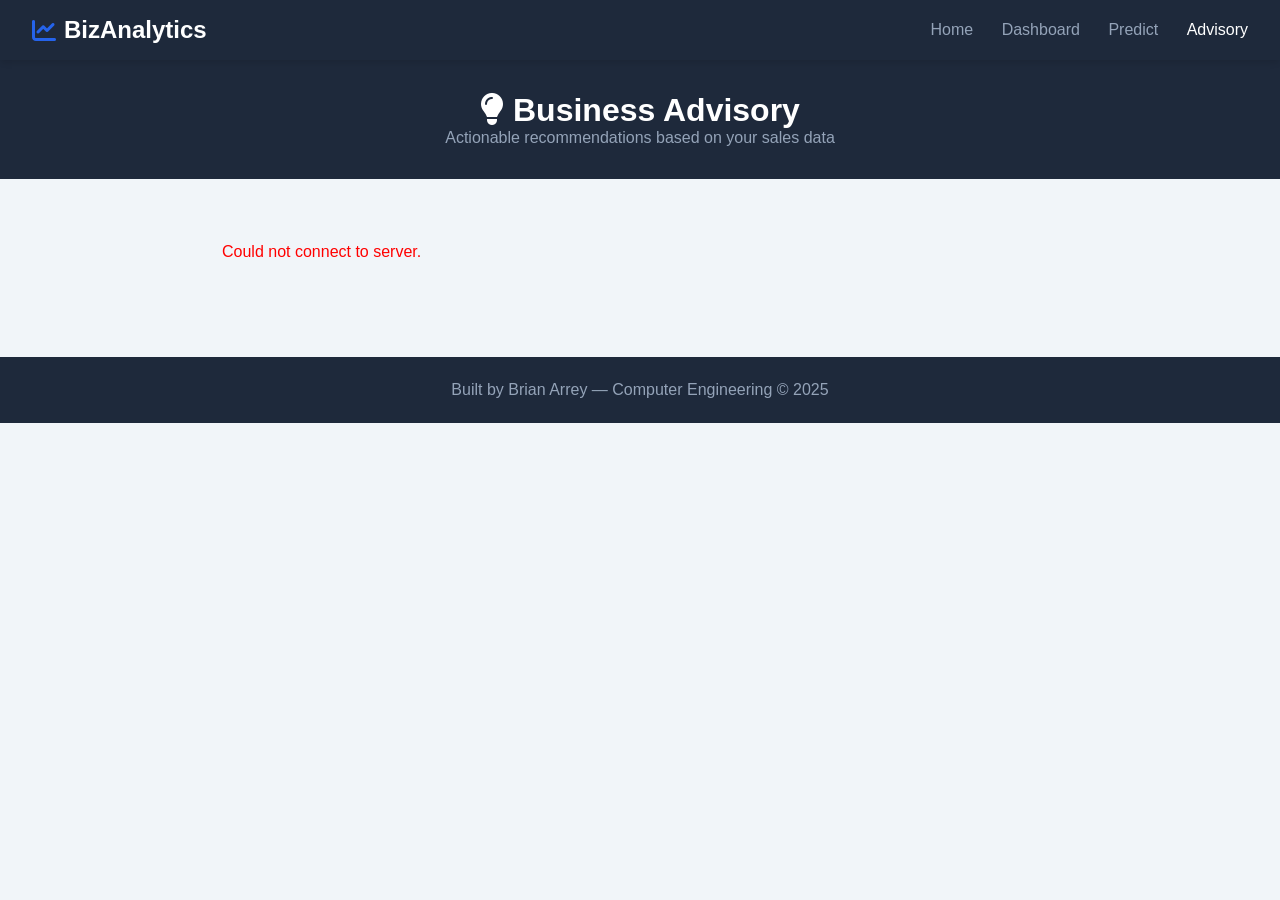
==== frontend/advisory.html @ a0063d16 "Phase 4 complete - full frontend built and connected to backend" ====
<!DOCTYPE html>
<html lang="en">
<head>
    <meta charset="UTF-8">
    <meta name="viewport" content="width=device-width, initial-scale=1.0">
    <title>Advisory — BizAnalytics</title>
    <link rel="stylesheet" href="css/style.css">
    <link rel="stylesheet" href="https://cdnjs.cloudflare.com/ajax/libs/font-awesome/6.4.0/css/all.min.css">
</head>
<body>
    <nav class="navbar">
        <div class="nav-brand">
            <i class="fas fa-chart-line"></i>
            <span>BizAnalytics</span>
        </div>
        <div class="nav-links">
            <a href="index.html">Home</a>
            <a href="dashboard.html">Dashboard</a>
            <a href="predict.html">Predict</a>
            <a href="advisory.html" class="active">Advisory</a>
        </div>
    </nav>

    <div class="page-header">
        <h1><i class="fas fa-lightbulb"></i> Business Advisory</h1>
        <p>Actionable recommendations based on your sales data</p>
    </div>

    <div class="advisory-container">
        <div id="advisory-content">
            <div class="spinner"></div>
        </div>
    </div>

    <footer class="footer">
        <p>Built by Brian Arrey — Computer Engineering &copy; 2025</p>
    </footer>

    <script src="js/advisory.js"></script>
</body>
</html>
---- frontend/css/style.css ----
/* ── Reset & Base ───────────────────────────────────── */
* { margin: 0; padding: 0; box-sizing: border-box; }

:root {
    --primary:   #2563eb;
    --primary-dark: #1d4ed8;
    --secondary: #10b981;
    --dark:      #1e293b;
    --light:     #f1f5f9;
    --white:     #ffffff;
    --gray:      #64748b;
    --danger:    #ef4444;
    --warning:   #f59e0b;
    --card-shadow: 0 4px 6px -1px rgba(0,0,0,0.1);
}

body {
    font-family: 'Segoe UI', sans-serif;
    background: var(--light);
    color: var(--dark);
}

/* ── Navbar ─────────────────────────────────────────── */
.navbar {
    background: var(--dark);
    padding: 1rem 2rem;
    display: flex;
    justify-content: space-between;
    align-items: center;
    position: sticky;
    top: 0;
    z-index: 100;
    box-shadow: var(--card-shadow);
}

.nav-brand {
    color: var(--white);
    font-size: 1.5rem;
    font-weight: 700;
    display: flex;
    align-items: center;
    gap: 0.5rem;
}

.nav-brand i { color: var(--primary); }

.nav-links a {
    color: #94a3b8;
    text-decoration: none;
    margin-left: 1.5rem;
    font-weight: 500;
    transition: color 0.2s;
}

.nav-links a:hover,
.nav-links a.active { color: var(--white); }

/* ── Hero ───────────────────────────────────────────── */
.hero {
    background: linear-gradient(135deg, var(--dark), var(--primary));
    color: var(--white);
    padding: 5rem 2rem;
    text-align: center;
}

.hero h1 { font-size: 2.8rem; margin-bottom: 1rem; }
.hero p  { font-size: 1.2rem; color: #cbd5e1; margin-bottom: 2rem; }

/* ── Buttons ────────────────────────────────────────── */
.btn-primary {
    background: var(--primary);
    color: var(--white);
    padding: 0.75rem 1.5rem;
    border: none;
    border-radius: 8px;
    cursor: pointer;
    font-size: 1rem;
    font-weight: 600;
    text-decoration: none;
    display: inline-block;
    transition: background 0.2s;
}

.btn-primary:hover { background: var(--primary-dark); }
.btn-primary:disabled {
    background: #94a3b8;
    cursor: not-allowed;
}

/* ── Features ───────────────────────────────────────── */
.features {
    display: flex;
    justify-content: center;
    gap: 2rem;
    padding: 4rem 2rem;
    flex-wrap: wrap;
}

.feature-card {
    background: var(--white);
    border-radius: 12px;
    padding: 2rem;
    text-align: center;
    width: 280px;
    box-shadow: var(--card-shadow);
    transition: transform 0.2s;
}

.feature-card:hover { transform: translateY(-4px); }
.feature-card i {
    font-size: 2.5rem;
    color: var(--primary);
    margin-bottom: 1rem;
}
.feature-card h3 { margin-bottom: 0.5rem; }
.feature-card p  { color: var(--gray); }

/* ── Upload Section ─────────────────────────────────── */
.upload-section {
    max-width: 700px;
    margin: 0 auto;
    padding: 4rem 2rem;
    text-align: center;
}

.upload-section h2 { font-size: 2rem; margin-bottom: 0.5rem; }
.upload-section p  { color: var(--gray); margin-bottom: 2rem; }

.upload-box {
    border: 2px dashed var(--primary);
    border-radius: 12px;
    padding: 3rem;
    background: var(--white);
    margin-bottom: 1.5rem;
    cursor: pointer;
    transition: background 0.2s;
}

.upload-box:hover { background: #eff6ff; }
.upload-box i {
    font-size: 3rem;
    color: var(--primary);
    margin-bottom: 1rem;
}

.file-name {
    margin-top: 1rem;
    color: var(--secondary);
    font-weight: 600;
}

/* ── Status Box ─────────────────────────────────────── */
.status-box {
    background: var(--white);
    border-radius: 12px;
    padding: 1.5rem;
    margin-top: 1.5rem;
    box-shadow: var(--card-shadow);
    text-align: left;
}

.status-success { color: var(--secondary); font-weight: 600; }
.status-error   { color: var(--danger);    font-weight: 600; }

/* ── Dashboard ──────────────────────────────────────── */
.page-header {
    background: var(--dark);
    color: var(--white);
    padding: 2rem;
    text-align: center;
}

.page-header h1 { font-size: 2rem; }
.page-header p  { color: #94a3b8; }

.dashboard-container {
    max-width: 1200px;
    margin: 0 auto;
    padding: 2rem;
}

.stats-grid {
    display: grid;
    grid-template-columns: repeat(auto-fit, minmax(200px, 1fr));
    gap: 1.5rem;
    margin-bottom: 2rem;
}

.stat-card {
    background: var(--white);
    border-radius: 12px;
    padding: 1.5rem;
    text-align: center;
    box-shadow: var(--card-shadow);
    border-left: 4px solid var(--primary);
}

.stat-card h3 { color: var(--gray);  font-size: 0.9rem; margin-bottom: 0.5rem; }
.stat-card p  { color: var(--dark);  font-size: 1.8rem; font-weight: 700; }

.charts-grid {
    display: grid;
    grid-template-columns: repeat(auto-fit, minmax(450px, 1fr));
    gap: 1.5rem;
}

.chart-card {
    background: var(--white);
    border-radius: 12px;
    padding: 1.5rem;
    box-shadow: var(--card-shadow);
}

.chart-card h3 { margin-bottom: 1rem; color: var(--dark); }

/* ── Predict & Advisory Forms ───────────────────────── */
.form-container {
    max-width: 700px;
    margin: 2rem auto;
    padding: 2rem;
    background: var(--white);
    border-radius: 12px;
    box-shadow: var(--card-shadow);
}

.form-group {
    margin-bottom: 1.2rem;
    text-align: left;
}

.form-group label {
    display: block;
    font-weight: 600;
    margin-bottom: 0.4rem;
    color: var(--dark);
}

.form-group input,
.form-group select {
    width: 100%;
    padding: 0.75rem;
    border: 1px solid #cbd5e1;
    border-radius: 8px;
    font-size: 1rem;
    transition: border 0.2s;
}

.form-group input:focus,
.form-group select:focus {
    outline: none;
    border-color: var(--primary);
}

.result-box {
    background: var(--light);
    border-radius: 12px;
    padding: 1.5rem;
    margin-top: 1.5rem;
    display: none;
}

.result-box h3 { margin-bottom: 1rem; color: var(--primary); }

/* ── Advisory Cards ─────────────────────────────────── */
.advisory-container {
    max-width: 900px;
    margin: 2rem auto;
    padding: 2rem;
}

.advice-card {
    background: var(--white);
    border-radius: 12px;
    padding: 1.5rem;
    margin-bottom: 1rem;
    box-shadow: var(--card-shadow);
    border-left: 4px solid var(--secondary);
    display: flex;
    gap: 1rem;
    align-items: flex-start;
}

.advice-card i {
    font-size: 1.5rem;
    color: var(--secondary);
    margin-top: 0.2rem;
}

.advice-card h4 { color: var(--primary); margin-bottom: 0.3rem; }
.advice-card p  { color: var(--gray); }

/* ── Footer ─────────────────────────────────────────── */
.footer {
    background: var(--dark);
    color: #94a3b8;
    text-align: center;
    padding: 1.5rem;
    margin-top: 4rem;
}

/* ── Loading Spinner ────────────────────────────────── */
.spinner {
    border: 4px solid #f3f3f3;
    border-top: 4px solid var(--primary);
    border-radius: 50%;
    width: 40px;
    height: 40px;
    animation: spin 0.8s linear infinite;
    margin: 1rem auto;
}

@keyframes spin {
    0%   { transform: rotate(0deg);   }
    100% { transform: rotate(360deg); }
}/* ── Reset & Base ───────────────────────────────────── */
* { margin: 0; padding: 0; box-sizing: border-box; }

:root {
    --primary:   #2563eb;
    --primary-dark: #1d4ed8;
    --secondary: #10b981;
    --dark:      #1e293b;
    --light:     #f1f5f9;
    --white:     #ffffff;
    --gray:      #64748b;
    --danger:    #ef4444;
    --warning:   #f59e0b;
    --card-shadow: 0 4px 6px -1px rgba(0,0,0,0.1);
}

body {
    font-family: 'Segoe UI', sans-serif;
    background: var(--light);
    color: var(--dark);
}

/* ── Navbar ─────────────────────────────────────────── */
.navbar {
    background: var(--dark);
    padding: 1rem 2rem;
    display: flex;
    justify-content: space-between;
    align-items: center;
    position: sticky;
    top: 0;
    z-index: 100;
    box-shadow: var(--card-shadow);
}

.nav-brand {
    color: var(--white);
    font-size: 1.5rem;
    font-weight: 700;
    display: flex;
    align-items: center;
    gap: 0.5rem;
}

.nav-brand i { color: var(--primary); }

.nav-links a {
    color: #94a3b8;
    text-decoration: none;
    margin-left: 1.5rem;
    font-weight: 500;
    transition: color 0.2s;
}

.nav-links a:hover,
.nav-links a.active { color: var(--white); }

/* ── Hero ───────────────────────────────────────────── */
.hero {
    background: linear-gradient(135deg, var(--dark), var(--primary));
    color: var(--white);
    padding: 5rem 2rem;
    text-align: center;
}

.hero h1 { font-size: 2.8rem; margin-bottom: 1rem; }
.hero p  { font-size: 1.2rem; color: #cbd5e1; margin-bottom: 2rem; }

/* ── Buttons ────────────────────────────────────────── */
.btn-primary {
    background: var(--primary);
    color: var(--white);
    padding: 0.75rem 1.5rem;
    border: none;
    border-radius: 8px;
    cursor: pointer;
    font-size: 1rem;
    font-weight: 600;
    text-decoration: none;
    display: inline-block;
    transition: background 0.2s;
}

.btn-primary:hover { background: var(--primary-dark); }
.btn-primary:disabled {
    background: #94a3b8;
    cursor: not-allowed;
}

/* ── Features ───────────────────────────────────────── */
.features {
    display: flex;
    justify-content: center;
    gap: 2rem;
    padding: 4rem 2rem;
    flex-wrap: wrap;
}

.feature-card {
    background: var(--white);
    border-radius: 12px;
    padding: 2rem;
    text-align: center;
    width: 280px;
    box-shadow: var(--card-shadow);
    transition: transform 0.2s;
}

.feature-card:hover { transform: translateY(-4px); }
.feature-card i {
    font-size: 2.5rem;
    color: var(--primary);
    margin-bottom: 1rem;
}
.feature-card h3 { margin-bottom: 0.5rem; }
.feature-card p  { color: var(--gray); }

/* ── Upload Section ─────────────────────────────────── */
.upload-section {
    max-width: 700px;
    margin: 0 auto;
    padding: 4rem 2rem;
    text-align: center;
}

.upload-section h2 { font-size: 2rem; margin-bottom: 0.5rem; }
.upload-section p  { color: var(--gray); margin-bottom: 2rem; }

.upload-box {
    border: 2px dashed var(--primary);
    border-radius: 12px;
    padding: 3rem;
    background: var(--white);
    margin-bottom: 1.5rem;
    cursor: pointer;
    transition: background 0.2s;
}

.upload-box:hover { background: #eff6ff; }
.upload-box i {
    font-size: 3rem;
    color: var(--primary);
    margin-bottom: 1rem;
}

.file-name {
    margin-top: 1rem;
    color: var(--secondary);
    font-weight: 600;
}

/* ── Status Box ─────────────────────────────────────── */
.status-box {
    background: var(--white);
    border-radius: 12px;
    padding: 1.5rem;
    margin-top: 1.5rem;
    box-shadow: var(--card-shadow);
    text-align: left;
}

.status-success { color: var(--secondary); font-weight: 600; }
.status-error   { color: var(--danger);    font-weight: 600; }

/* ── Dashboard ──────────────────────────────────────── */
.page-header {
    background: var(--dark);
    color: var(--white);
    padding: 2rem;
    text-align: center;
}

.page-header h1 { font-size: 2rem; }
.page-header p  { color: #94a3b8; }

.dashboard-container {
    max-width: 1200px;
    margin: 0 auto;
    padding: 2rem;
}

.stats-grid {
    display: grid;
    grid-template-columns: repeat(auto-fit, minmax(200px, 1fr));
    gap: 1.5rem;
    margin-bottom: 2rem;
}

.stat-card {
    background: var(--white);
    border-radius: 12px;
    padding: 1.5rem;
    text-align: center;
    box-shadow: var(--card-shadow);
    border-left: 4px solid var(--primary);
}

.stat-card h3 { color: var(--gray);  font-size: 0.9rem; margin-bottom: 0.5rem; }
.stat-card p  { color: var(--dark);  font-size: 1.8rem; font-weight: 700; }

.charts-grid {
    display: grid;
    grid-template-columns: repeat(auto-fit, minmax(450px, 1fr));
    gap: 1.5rem;
}

.chart-card {
    background: var(--white);
    border-radius: 12px;
    padding: 1.5rem;
    box-shadow: var(--card-shadow);
}

.chart-card h3 { margin-bottom: 1rem; color: var(--dark); }

/* ── Predict & Advisory Forms ───────────────────────── */
.form-container {
    max-width: 700px;
    margin: 2rem auto;
    padding: 2rem;
    background: var(--white);
    border-radius: 12px;
    box-shadow: var(--card-shadow);
}

.form-group {
    margin-bottom: 1.2rem;
    text-align: left;
}

.form-group label {
    display: block;
    font-weight: 600;
    margin-bottom: 0.4rem;
    color: var(--dark);
}

.form-group input,
.form-group select {
    width: 100%;
    padding: 0.75rem;
    border: 1px solid #cbd5e1;
    border-radius: 8px;
    font-size: 1rem;
    transition: border 0.2s;
}

.form-group input:focus,
.form-group select:focus {
    outline: none;
    border-color: var(--primary);
}

.result-box {
    background: var(--light);
    border-radius: 12px;
    padding: 1.5rem;
    margin-top: 1.5rem;
    display: none;
}

.result-box h3 { margin-bottom: 1rem; color: var(--primary); }

/* ── Advisory Cards ─────────────────────────────────── */
.advisory-container {
    max-width: 900px;
    margin: 2rem auto;
    padding: 2rem;
}

.advice-card {
    background: var(--white);
    border-radius: 12px;
    padding: 1.5rem;
    margin-bottom: 1rem;
    box-shadow: var(--card-shadow);
    border-left: 4px solid var(--secondary);
    display: flex;
    gap: 1rem;
    align-items: flex-start;
}

.advice-card i {
    font-size: 1.5rem;
    color: var(--secondary);
    margin-top: 0.2rem;
}

.advice-card h4 { color: var(--primary); margin-bottom: 0.3rem; }
.advice-card p  { color: var(--gray); }

/* ── Footer ─────────────────────────────────────────── */
.footer {
    background: var(--dark);
    color: #94a3b8;
    text-align: center;
    padding: 1.5rem;
    margin-top: 4rem;
}

/* ── Loading Spinner ────────────────────────────────── */
.spinner {
    border: 4px solid #f3f3f3;
    border-top: 4px solid var(--primary);
    border-radius: 50%;
    width: 40px;
    height: 40px;
    animation: spin 0.8s linear infinite;
    margin: 1rem auto;
}

@keyframes spin {
    0%   { transform: rotate(0deg);   }
    100% { transform: rotate(360deg); }
}
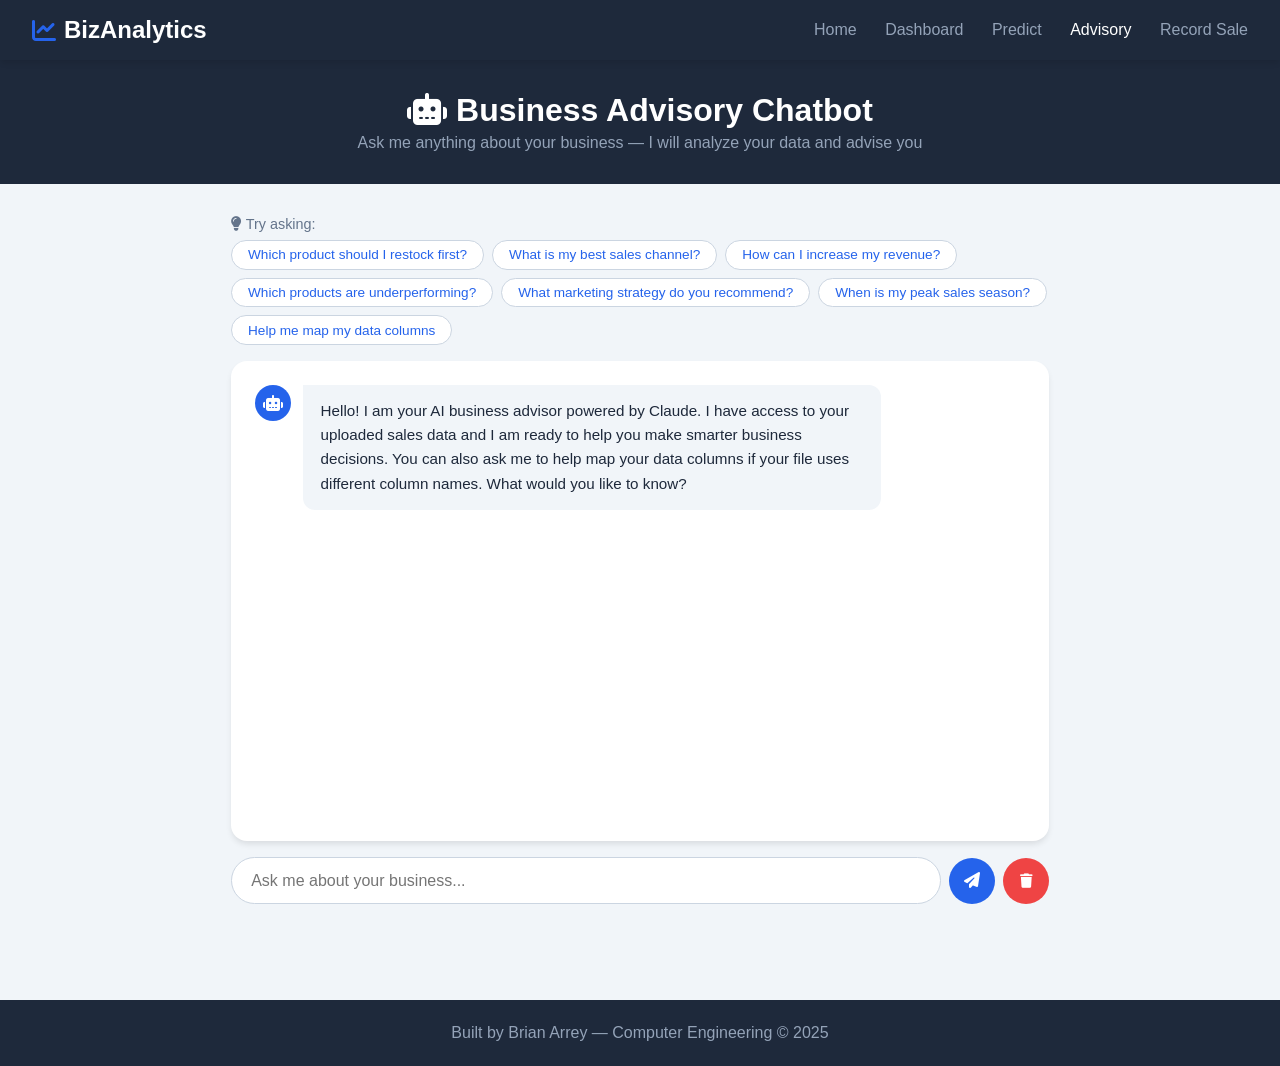
==== commit 6d2d56a5: "Final complete codebase with all features and comments" ====
--- a/frontend/advisory.html
+++ b/frontend/advisory.html
@@ -3,11 +3,14 @@
 <head>
     <meta charset="UTF-8">
     <meta name="viewport" content="width=device-width, initial-scale=1.0">
-    <title>Advisory — BizAnalytics</title>
+    <title>Advisory Chatbot — BizAnalytics</title>
     <link rel="stylesheet" href="css/style.css">
-    <link rel="stylesheet" href="https://cdnjs.cloudflare.com/ajax/libs/font-awesome/6.4.0/css/all.min.css">
+    <link rel="stylesheet"
+          href="https://cdnjs.cloudflare.com/ajax/libs/font-awesome/6.4.0/css/all.min.css">
 </head>
 <body>
+
+    <!-- Navigation -->
     <nav class="navbar">
         <div class="nav-brand">
             <i class="fas fa-chart-line"></i>
@@ -18,24 +21,96 @@
             <a href="dashboard.html">Dashboard</a>
             <a href="predict.html">Predict</a>
             <a href="advisory.html" class="active">Advisory</a>
+            <a href="transactions.html">Record Sale</a>
         </div>
     </nav>
 
+    <!-- Page Header -->
     <div class="page-header">
-        <h1><i class="fas fa-lightbulb"></i> Business Advisory</h1>
-        <p>Actionable recommendations based on your sales data</p>
+        <h1><i class="fas fa-robot"></i> Business Advisory Chatbot</h1>
+        <p>Ask me anything about your business — I will analyze your data and advise you</p>
     </div>
 
-    <div class="advisory-container">
-        <div id="advisory-content">
-            <div class="spinner"></div>
+    <!-- ── Chat Interface ─────────────────────────────────────
+         Full chatbot UI including suggestion chips, message
+         history window, and the text input area.            -->
+    <div class="chat-wrapper">
+
+        <!-- Suggestion chips: quick question shortcuts -->
+        <div class="suggestions">
+            <p class="suggestions-label">
+                <i class="fas fa-lightbulb"></i> Try asking:
+            </p>
+            <div class="suggestion-chips">
+                <button class="chip" onclick="useSuggestion(this)">
+                    Which product should I restock first?
+                </button>
+                <button class="chip" onclick="useSuggestion(this)">
+                    What is my best sales channel?
+                </button>
+                <button class="chip" onclick="useSuggestion(this)">
+                    How can I increase my revenue?
+                </button>
+                <button class="chip" onclick="useSuggestion(this)">
+                    Which products are underperforming?
+                </button>
+                <button class="chip" onclick="useSuggestion(this)">
+                    What marketing strategy do you recommend?
+                </button>
+                <button class="chip" onclick="useSuggestion(this)">
+                    When is my peak sales season?
+                </button>
+                <button class="chip" onclick="useSuggestion(this)">
+                    Help me map my data columns
+                </button>
+            </div>
         </div>
+
+        <!-- Chat message history window -->
+        <div class="chat-box" id="chat-box">
+            <!-- Initial welcome message from the bot -->
+            <div class="message bot-message">
+                <div class="message-avatar">
+                    <i class="fas fa-robot"></i>
+                </div>
+                <div class="message-bubble">
+                    <p>
+                        Hello! I am your AI business advisor powered by Claude.
+                        I have access to your uploaded sales data and I am ready
+                        to help you make smarter business decisions.
+                        You can also ask me to help map your data columns if your
+                        file uses different column names.
+                        What would you like to know?
+                    </p>
+                </div>
+            </div>
+        </div>
+
+        <!-- Chat input area: text field + send + clear buttons -->
+        <div class="chat-input-area">
+            <input
+                type="text"
+                id="chat-input"
+                placeholder="Ask me about your business..."
+                onkeypress="handleKeyPress(event)"
+            >
+            <!-- Send button (paper plane icon) -->
+            <button id="send-btn" onclick="sendMessage()">
+                <i class="fas fa-paper-plane"></i>
+            </button>
+            <!-- Clear button resets the entire chat -->
+            <button id="clear-btn" onclick="clearChat()" title="Clear chat">
+                <i class="fas fa-trash"></i>
+            </button>
+        </div>
+
     </div>
 
     <footer class="footer">
         <p>Built by Brian Arrey — Computer Engineering &copy; 2025</p>
     </footer>
 
+    <!-- Chatbot logic -->
     <script src="js/advisory.js"></script>
 </body>
 </html>
--- a/frontend/css/style.css
+++ b/frontend/css/style.css
@@ -1,26 +1,61 @@
-/* ── Reset & Base ───────────────────────────────────── */
-* { margin: 0; padding: 0; box-sizing: border-box; }
+/* ============================================================
+   style.css — Global Stylesheet for BizAnalytics
+   
+   Sections:
+   01. Reset & CSS Variables
+   02. Base Body
+   03. Navigation Bar
+   04. Hero Section
+   05. Buttons
+   06. Feature Cards
+   07. Upload Section
+   08. Status & Result Boxes
+   09. Column Mapping Table
+   10. Dashboard Layout
+   11. Stat Cards
+   12. Chart Cards
+   13. Forms (Predict & Transactions)
+   14. Transaction Page Layout
+   15. Advisory Chatbot Interface
+   16. Footer
+   17. Loading Spinner
+   ============================================================ */
+
+
+/* ── 01. Reset & CSS Variables ──────────────────────────────
+   Remove default browser margins/padding.
+   Define reusable color and shadow tokens for the whole app. */
+* {
+    margin: 0;
+    padding: 0;
+    box-sizing: border-box;
+}
 
 :root {
-    --primary:   #2563eb;
-    --primary-dark: #1d4ed8;
-    --secondary: #10b981;
-    --dark:      #1e293b;
-    --light:     #f1f5f9;
-    --white:     #ffffff;
-    --gray:      #64748b;
-    --danger:    #ef4444;
-    --warning:   #f59e0b;
-    --card-shadow: 0 4px 6px -1px rgba(0,0,0,0.1);
-}
-
+    --primary:      #2563eb;  /* Main blue — buttons, accents */
+    --primary-dark: #1d4ed8;  /* Darker blue for hover states */
+    --secondary:    #10b981;  /* Green — success, advisory cards */
+    --dark:         #1e293b;  /* Dark navy — navbar, headers */
+    --light:        #f1f5f9;  /* Light gray — page background */
+    --white:        #ffffff;
+    --gray:         #64748b;  /* Muted text */
+    --danger:       #ef4444;  /* Red — errors, delete button */
+    --warning:      #f59e0b;  /* Amber — warnings */
+    --card-shadow:  0 4px 6px -1px rgba(0, 0, 0, 0.1);
+}
+
+
+/* ── 02. Base Body ──────────────────────────────────────────
+   Global font and background for all pages.               */
 body {
-    font-family: 'Segoe UI', sans-serif;
+    font-family: 'Segoe UI', Tahoma, sans-serif;
     background: var(--light);
     color: var(--dark);
 }
 
-/* ── Navbar ─────────────────────────────────────────── */
+
+/* ── 03. Navigation Bar ─────────────────────────────────────
+   Sticky top navbar. Stays visible while scrolling.       */
 .navbar {
     background: var(--dark);
     padding: 1rem 2rem;
@@ -29,7 +64,7 @@
     align-items: center;
     position: sticky;
     top: 0;
-    z-index: 100;
+    z-index: 100;  /* Sits above all page content */
     box-shadow: var(--card-shadow);
 }
 
@@ -42,6 +77,7 @@
     gap: 0.5rem;
 }
 
+/* Blue icon in the brand logo */
 .nav-brand i { color: var(--primary); }
 
 .nav-links a {
@@ -52,10 +88,13 @@
     transition: color 0.2s;
 }
 
+/* White text for hovered or active (current page) links */
 .nav-links a:hover,
 .nav-links a.active { color: var(--white); }
 
-/* ── Hero ───────────────────────────────────────────── */
+
+/* ── 04. Hero Section ───────────────────────────────────────
+   Large gradient banner on the home page.                 */
 .hero {
     background: linear-gradient(135deg, var(--dark), var(--primary));
     color: var(--white);
@@ -66,7 +105,9 @@
 .hero h1 { font-size: 2.8rem; margin-bottom: 1rem; }
 .hero p  { font-size: 1.2rem; color: #cbd5e1; margin-bottom: 2rem; }
 
-/* ── Buttons ────────────────────────────────────────── */
+
+/* ── 05. Buttons ────────────────────────────────────────────
+   Primary blue action button used across all pages.       */
 .btn-primary {
     background: var(--primary);
     color: var(--white);
@@ -81,19 +122,23 @@
     transition: background 0.2s;
 }
 
-.btn-primary:hover { background: var(--primary-dark); }
+.btn-primary:hover    { background: var(--primary-dark); }
+
+/* Gray and not-allowed cursor when button is disabled */
 .btn-primary:disabled {
     background: #94a3b8;
     cursor: not-allowed;
 }
 
-/* ── Features ───────────────────────────────────────── */
+
+/* ── 06. Feature Cards ──────────────────────────────────────
+   Four cards on the home page showing system features.    */
 .features {
     display: flex;
     justify-content: center;
     gap: 2rem;
     padding: 4rem 2rem;
-    flex-wrap: wrap;
+    flex-wrap: wrap;  /* Stack vertically on small screens */
 }
 
 .feature-card {
@@ -101,31 +146,31 @@
     border-radius: 12px;
     padding: 2rem;
     text-align: center;
-    width: 280px;
+    width: 250px;
     box-shadow: var(--card-shadow);
     transition: transform 0.2s;
 }
 
-.feature-card:hover { transform: translateY(-4px); }
-.feature-card i {
-    font-size: 2.5rem;
-    color: var(--primary);
-    margin-bottom: 1rem;
-}
-.feature-card h3 { margin-bottom: 0.5rem; }
-.feature-card p  { color: var(--gray); }
-
-/* ── Upload Section ─────────────────────────────────── */
+/* Lift effect when hovering over a feature card */
+.feature-card:hover   { transform: translateY(-4px); }
+.feature-card i       { font-size: 2.5rem; color: var(--primary); margin-bottom: 1rem; }
+.feature-card h3      { margin-bottom: 0.5rem; }
+.feature-card p       { color: var(--gray); font-size: 0.95rem; }
+
+
+/* ── 07. Upload Section ─────────────────────────────────────
+   Centered file upload area with dashed border box.       */
 .upload-section {
-    max-width: 700px;
+    max-width: 750px;
     margin: 0 auto;
     padding: 4rem 2rem;
     text-align: center;
 }
 
 .upload-section h2 { font-size: 2rem; margin-bottom: 0.5rem; }
-.upload-section p  { color: var(--gray); margin-bottom: 2rem; }
-
+.upload-section > p { color: var(--gray); margin-bottom: 2rem; }
+
+/* Dashed border upload drop zone */
 .upload-box {
     border: 2px dashed var(--primary);
     border-radius: 12px;
@@ -136,20 +181,15 @@
     transition: background 0.2s;
 }
 
-.upload-box:hover { background: #eff6ff; }
-.upload-box i {
-    font-size: 3rem;
-    color: var(--primary);
-    margin-bottom: 1rem;
-}
-
-.file-name {
-    margin-top: 1rem;
-    color: var(--secondary);
-    font-weight: 600;
-}
-
-/* ── Status Box ─────────────────────────────────────── */
+.upload-box:hover { background: #eff6ff; }  /* Light blue on hover */
+.upload-box i     { font-size: 3rem; color: var(--primary); display: block; margin-bottom: 1rem; }
+
+/* File name shown after selection */
+.file-name { margin-top: 1rem; color: var(--secondary); font-weight: 600; }
+
+
+/* ── 08. Status & Result Boxes ──────────────────────────────
+   White cards that display upload results and API responses. */
 .status-box {
     background: var(--white);
     border-radius: 12px;
@@ -159,10 +199,68 @@
     text-align: left;
 }
 
+/* Green text for success messages */
 .status-success { color: var(--secondary); font-weight: 600; }
+
+/* Red text for error messages */
 .status-error   { color: var(--danger);    font-weight: 600; }
 
-/* ── Dashboard ──────────────────────────────────────── */
+/* Result box on the prediction page */
+.result-box {
+    background: var(--light);
+    border-radius: 12px;
+    padding: 1.5rem;
+    margin-top: 1.5rem;
+    display: none;  /* Hidden until prediction is returned */
+}
+
+.result-box h3 { margin-bottom: 1rem; color: var(--primary); }
+
+
+/* ── 09. Column Mapping Table ───────────────────────────────
+   Table shown after upload for confirming column mapping.
+   Also used for the transaction history table.            */
+.mapping-tbl {
+    width: 100%;
+    border-collapse: collapse;
+    background: var(--white);
+    border-radius: 8px;
+    overflow: hidden;
+    box-shadow: var(--card-shadow);
+}
+
+.mapping-tbl th {
+    background: var(--dark);
+    color: var(--white);
+    padding: 0.85rem 1rem;
+    text-align: left;
+    font-size: 0.9rem;
+}
+
+.mapping-tbl td {
+    padding: 0.75rem 1rem;
+    border-bottom: 1px solid #e2e8f0;
+    font-size: 0.95rem;
+}
+
+.mapping-tbl tr:last-child td { border-bottom: none; }
+.mapping-tbl tr:hover td { background: #f8fafc; }
+
+/* Dropdown inside mapping table */
+.map-select {
+    width: 100%;
+    padding: 0.5rem;
+    border: 1px solid #cbd5e1;
+    border-radius: 6px;
+    font-size: 0.9rem;
+    color: var(--dark);
+}
+
+.map-select:focus { outline: none; border-color: var(--primary); }
+
+
+/* ── 10. Dashboard Layout ───────────────────────────────────
+   Page header and main content container for the dashboard. */
 .page-header {
     background: var(--dark);
     color: var(--white);
@@ -171,7 +269,7 @@
 }
 
 .page-header h1 { font-size: 2rem; }
-.page-header p  { color: #94a3b8; }
+.page-header p  { color: #94a3b8; margin-top: 0.3rem; }
 
 .dashboard-container {
     max-width: 1200px;
@@ -179,9 +277,12 @@
     padding: 2rem;
 }
 
+
+/* ── 11. Stat Cards ─────────────────────────────────────────
+   Five metric summary cards at the top of the dashboard.  */
 .stats-grid {
     display: grid;
-    grid-template-columns: repeat(auto-fit, minmax(200px, 1fr));
+    grid-template-columns: repeat(auto-fit, minmax(190px, 1fr));
     gap: 1.5rem;
     margin-bottom: 2rem;
 }
@@ -192,12 +293,15 @@
     padding: 1.5rem;
     text-align: center;
     box-shadow: var(--card-shadow);
-    border-left: 4px solid var(--primary);
-}
-
-.stat-card h3 { color: var(--gray);  font-size: 0.9rem; margin-bottom: 0.5rem; }
-.stat-card p  { color: var(--dark);  font-size: 1.8rem; font-weight: 700; }
-
+    border-left: 4px solid var(--primary);  /* Blue left accent */
+}
+
+.stat-card h3 { color: var(--gray);  font-size: 0.9rem;  margin-bottom: 0.5rem; }
+.stat-card p  { color: var(--dark);  font-size: 1.8rem;  font-weight: 700; }
+
+
+/* ── 12. Chart Cards ────────────────────────────────────────
+   White cards containing Chart.js chart canvases.         */
 .charts-grid {
     display: grid;
     grid-template-columns: repeat(auto-fit, minmax(450px, 1fr));
@@ -213,7 +317,9 @@
 
 .chart-card h3 { margin-bottom: 1rem; color: var(--dark); }
 
-/* ── Predict & Advisory Forms ───────────────────────── */
+
+/* ── 13. Forms ──────────────────────────────────────────────
+   Shared form styles for the predict and transactions pages. */
 .form-container {
     max-width: 700px;
     margin: 2rem auto;
@@ -223,17 +329,15 @@
     box-shadow: var(--card-shadow);
 }
 
-.form-group {
-    margin-bottom: 1.2rem;
-    text-align: left;
-}
-
-.form-group label {
-    display: block;
-    font-weight: 600;
-    margin-bottom: 0.4rem;
-    color: var(--dark);
-}
+/* Two-column form row layout */
+.form-row {
+    display: grid;
+    grid-template-columns: 1fr 1fr;
+    gap: 1rem;
+}
+
+.form-group              { margin-bottom: 1.2rem; }
+.form-group label        { display: block; font-weight: 600; margin-bottom: 0.4rem; color: var(--dark); }
 
 .form-group input,
 .form-group select {
@@ -245,51 +349,231 @@
     transition: border 0.2s;
 }
 
+/* Blue border highlight on focus */
 .form-group input:focus,
-.form-group select:focus {
+.form-group select:focus { outline: none; border-color: var(--primary); }
+
+/* Required field red asterisk */
+.required { color: var(--danger); }
+
+/* Optional field muted label */
+.optional { color: var(--gray); font-size: 0.8rem; }
+
+
+/* ── 14. Transaction Page Layout ────────────────────────────
+   Wraps the form and history table on the Record Sale page. */
+.transactions-wrapper {
+    max-width: 1100px;
+    margin: 2rem auto;
+    padding: 0 1rem;
+    display: flex;
+    flex-direction: column;
+    gap: 2rem;
+}
+
+/* Auto-calculated total amount display */
+.total-display {
+    background: var(--light);
+    border-radius: 8px;
+    padding: 0.85rem 1rem;
+    margin-bottom: 1rem;
+    font-size: 1rem;
+    border-left: 4px solid var(--secondary);
+}
+
+/* Record count badge */
+.badge {
+    background: var(--primary);
+    color: var(--white);
+    padding: 0.3rem 0.8rem;
+    border-radius: 20px;
+    font-size: 0.85rem;
+    font-weight: 600;
+}
+
+/* Section holding the transactions history table */
+.transactions-table-section {
+    background: var(--white);
+    border-radius: 12px;
+    padding: 1.5rem;
+    box-shadow: var(--card-shadow);
+}
+
+/* Red delete button in the transactions table */
+.delete-btn {
+    background: var(--danger);
+    color: var(--white);
+    border: none;
+    border-radius: 6px;
+    padding: 0.4rem 0.7rem;
+    cursor: pointer;
+    font-size: 0.85rem;
+    transition: background 0.2s;
+}
+
+.delete-btn:hover { background: #dc2626; }
+
+
+/* ── 15. Advisory Chatbot Interface ─────────────────────────
+   Full chat UI: suggestion chips, message window, input bar. */
+
+/* Main wrapper — centered and width-constrained */
+.chat-wrapper {
+    max-width: 850px;
+    margin: 2rem auto;
+    padding: 0 1rem 2rem;
+}
+
+/* Suggestion chips row */
+.suggestions        { margin-bottom: 1rem; }
+.suggestions-label  { color: var(--gray); font-size: 0.9rem; margin-bottom: 0.5rem; }
+.suggestion-chips   { display: flex; flex-wrap: wrap; gap: 0.5rem; }
+
+/* Individual suggestion chip buttons */
+.chip {
+    background: var(--white);
+    border: 1px solid #cbd5e1;
+    border-radius: 20px;
+    padding: 0.4rem 1rem;
+    font-size: 0.85rem;
+    cursor: pointer;
+    color: var(--primary);
+    transition: all 0.2s;
+}
+
+.chip:hover { background: var(--primary); color: var(--white); border-color: var(--primary); }
+
+/* Scrollable chat message window */
+.chat-box {
+    background: var(--white);
+    border-radius: 16px;
+    padding: 1.5rem;
+    height: 480px;
+    overflow-y: auto;      /* Scroll when messages exceed height */
+    box-shadow: var(--card-shadow);
+    display: flex;
+    flex-direction: column;
+    gap: 1rem;
+    margin-bottom: 1rem;
+}
+
+/* Individual message row */
+.message {
+    display: flex;
+    align-items: flex-start;
+    gap: 0.75rem;
+    animation: fadeIn 0.3s ease;  /* Smooth appear on new message */
+}
+
+/* User messages align right (reversed flex direction) */
+.user-message { flex-direction: row-reverse; }
+
+/* Avatar circle for bot and user */
+.message-avatar {
+    width: 36px;
+    height: 36px;
+    border-radius: 50%;
+    display: flex;
+    align-items: center;
+    justify-content: center;
+    font-size: 1rem;
+    flex-shrink: 0;
+}
+
+.bot-message  .message-avatar { background: var(--primary);   color: var(--white); }
+.user-message .message-avatar { background: var(--secondary);  color: var(--white); }
+
+/* Message text bubble */
+.message-bubble {
+    max-width: 75%;
+    padding: 0.85rem 1.1rem;
+    border-radius: 12px;
+    font-size: 0.95rem;
+    line-height: 1.6;
+}
+
+/* Bot bubble — light gray, square top-left corner */
+.bot-message  .message-bubble { background: var(--light); color: var(--dark); border-top-left-radius: 0; }
+
+/* User bubble — blue, square top-right corner */
+.user-message .message-bubble { background: var(--primary); color: var(--white); border-top-right-radius: 0; }
+
+/* Animated typing indicator (three bouncing dots) */
+.typing-indicator       { display: flex; gap: 4px; align-items: center; padding: 0.5rem 0; }
+.typing-indicator span  {
+    width: 8px; height: 8px;
+    background: var(--gray);
+    border-radius: 50%;
+    animation: bounce 1.2s infinite;
+}
+.typing-indicator span:nth-child(2) { animation-delay: 0.2s; }
+.typing-indicator span:nth-child(3) { animation-delay: 0.4s; }
+
+@keyframes bounce {
+    0%, 80%, 100% { transform: translateY(0); }
+    40%           { transform: translateY(-6px); }
+}
+
+/* Fade-in animation for each new message */
+@keyframes fadeIn {
+    from { opacity: 0; transform: translateY(8px); }
+    to   { opacity: 1; transform: translateY(0);   }
+}
+
+/* Bottom input row: text field + send + clear buttons */
+.chat-input-area {
+    display: flex;
+    gap: 0.5rem;
+    align-items: center;
+}
+
+.chat-input-area input {
+    flex: 1;
+    padding: 0.85rem 1.2rem;
+    border: 1px solid #cbd5e1;
+    border-radius: 25px;   /* Pill-shaped input */
+    font-size: 1rem;
     outline: none;
-    border-color: var(--primary);
-}
-
-.result-box {
-    background: var(--light);
-    border-radius: 12px;
-    padding: 1.5rem;
-    margin-top: 1.5rem;
-    display: none;
-}
-
-.result-box h3 { margin-bottom: 1rem; color: var(--primary); }
-
-/* ── Advisory Cards ─────────────────────────────────── */
-.advisory-container {
-    max-width: 900px;
-    margin: 2rem auto;
-    padding: 2rem;
-}
-
-.advice-card {
-    background: var(--white);
-    border-radius: 12px;
-    padding: 1.5rem;
-    margin-bottom: 1rem;
-    box-shadow: var(--card-shadow);
-    border-left: 4px solid var(--secondary);
-    display: flex;
-    gap: 1rem;
-    align-items: flex-start;
-}
-
-.advice-card i {
-    font-size: 1.5rem;
-    color: var(--secondary);
-    margin-top: 0.2rem;
-}
-
-.advice-card h4 { color: var(--primary); margin-bottom: 0.3rem; }
-.advice-card p  { color: var(--gray); }
-
-/* ── Footer ─────────────────────────────────────────── */
+    transition: border 0.2s;
+}
+
+.chat-input-area input:focus { border-color: var(--primary); }
+
+/* Send button — blue circle */
+#send-btn {
+    background: var(--primary);
+    color: var(--white);
+    border: none;
+    border-radius: 50%;
+    width: 46px;
+    height: 46px;
+    cursor: pointer;
+    font-size: 1rem;
+    transition: background 0.2s;
+    flex-shrink: 0;
+}
+
+#send-btn:hover { background: var(--primary-dark); }
+
+/* Clear button — red circle */
+#clear-btn {
+    background: var(--danger);
+    color: var(--white);
+    border: none;
+    border-radius: 50%;
+    width: 46px;
+    height: 46px;
+    cursor: pointer;
+    font-size: 0.9rem;
+    transition: background 0.2s;
+    flex-shrink: 0;
+}
+
+#clear-btn:hover { background: #dc2626; }
+
+
+/* ── 16. Footer ─────────────────────────────────────────────
+   Dark footer shown at the bottom of every page.          */
 .footer {
     background: var(--dark);
     color: #94a3b8;
@@ -298,10 +582,12 @@
     margin-top: 4rem;
 }
 
-/* ── Loading Spinner ────────────────────────────────── */
+
+/* ── 17. Loading Spinner ────────────────────────────────────
+   Animated circular spinner shown while waiting for data.  */
 .spinner {
-    border: 4px solid #f3f3f3;
-    border-top: 4px solid var(--primary);
+    border: 4px solid #f3f3f3;           /* Light gray track */
+    border-top: 4px solid var(--primary); /* Blue spinning arc */
     border-radius: 50%;
     width: 40px;
     height: 40px;
@@ -312,318 +598,4 @@
 @keyframes spin {
     0%   { transform: rotate(0deg);   }
     100% { transform: rotate(360deg); }
-}/* ── Reset & Base ───────────────────────────────────── */
-* { margin: 0; padding: 0; box-sizing: border-box; }
-
-:root {
-    --primary:   #2563eb;
-    --primary-dark: #1d4ed8;
-    --secondary: #10b981;
-    --dark:      #1e293b;
-    --light:     #f1f5f9;
-    --white:     #ffffff;
-    --gray:      #64748b;
-    --danger:    #ef4444;
-    --warning:   #f59e0b;
-    --card-shadow: 0 4px 6px -1px rgba(0,0,0,0.1);
-}
-
-body {
-    font-family: 'Segoe UI', sans-serif;
-    background: var(--light);
-    color: var(--dark);
-}
-
-/* ── Navbar ─────────────────────────────────────────── */
-.navbar {
-    background: var(--dark);
-    padding: 1rem 2rem;
-    display: flex;
-    justify-content: space-between;
-    align-items: center;
-    position: sticky;
-    top: 0;
-    z-index: 100;
-    box-shadow: var(--card-shadow);
-}
-
-.nav-brand {
-    color: var(--white);
-    font-size: 1.5rem;
-    font-weight: 700;
-    display: flex;
-    align-items: center;
-    gap: 0.5rem;
-}
-
-.nav-brand i { color: var(--primary); }
-
-.nav-links a {
-    color: #94a3b8;
-    text-decoration: none;
-    margin-left: 1.5rem;
-    font-weight: 500;
-    transition: color 0.2s;
-}
-
-.nav-links a:hover,
-.nav-links a.active { color: var(--white); }
-
-/* ── Hero ───────────────────────────────────────────── */
-.hero {
-    background: linear-gradient(135deg, var(--dark), var(--primary));
-    color: var(--white);
-    padding: 5rem 2rem;
-    text-align: center;
-}
-
-.hero h1 { font-size: 2.8rem; margin-bottom: 1rem; }
-.hero p  { font-size: 1.2rem; color: #cbd5e1; margin-bottom: 2rem; }
-
-/* ── Buttons ────────────────────────────────────────── */
-.btn-primary {
-    background: var(--primary);
-    color: var(--white);
-    padding: 0.75rem 1.5rem;
-    border: none;
-    border-radius: 8px;
-    cursor: pointer;
-    font-size: 1rem;
-    font-weight: 600;
-    text-decoration: none;
-    display: inline-block;
-    transition: background 0.2s;
-}
-
-.btn-primary:hover { background: var(--primary-dark); }
-.btn-primary:disabled {
-    background: #94a3b8;
-    cursor: not-allowed;
-}
-
-/* ── Features ───────────────────────────────────────── */
-.features {
-    display: flex;
-    justify-content: center;
-    gap: 2rem;
-    padding: 4rem 2rem;
-    flex-wrap: wrap;
-}
-
-.feature-card {
-    background: var(--white);
-    border-radius: 12px;
-    padding: 2rem;
-    text-align: center;
-    width: 280px;
-    box-shadow: var(--card-shadow);
-    transition: transform 0.2s;
-}
-
-.feature-card:hover { transform: translateY(-4px); }
-.feature-card i {
-    font-size: 2.5rem;
-    color: var(--primary);
-    margin-bottom: 1rem;
-}
-.feature-card h3 { margin-bottom: 0.5rem; }
-.feature-card p  { color: var(--gray); }
-
-/* ── Upload Section ─────────────────────────────────── */
-.upload-section {
-    max-width: 700px;
-    margin: 0 auto;
-    padding: 4rem 2rem;
-    text-align: center;
-}
-
-.upload-section h2 { font-size: 2rem; margin-bottom: 0.5rem; }
-.upload-section p  { color: var(--gray); margin-bottom: 2rem; }
-
-.upload-box {
-    border: 2px dashed var(--primary);
-    border-radius: 12px;
-    padding: 3rem;
-    background: var(--white);
-    margin-bottom: 1.5rem;
-    cursor: pointer;
-    transition: background 0.2s;
-}
-
-.upload-box:hover { background: #eff6ff; }
-.upload-box i {
-    font-size: 3rem;
-    color: var(--primary);
-    margin-bottom: 1rem;
-}
-
-.file-name {
-    margin-top: 1rem;
-    color: var(--secondary);
-    font-weight: 600;
-}
-
-/* ── Status Box ─────────────────────────────────────── */
-.status-box {
-    background: var(--white);
-    border-radius: 12px;
-    padding: 1.5rem;
-    margin-top: 1.5rem;
-    box-shadow: var(--card-shadow);
-    text-align: left;
-}
-
-.status-success { color: var(--secondary); font-weight: 600; }
-.status-error   { color: var(--danger);    font-weight: 600; }
-
-/* ── Dashboard ──────────────────────────────────────── */
-.page-header {
-    background: var(--dark);
-    color: var(--white);
-    padding: 2rem;
-    text-align: center;
-}
-
-.page-header h1 { font-size: 2rem; }
-.page-header p  { color: #94a3b8; }
-
-.dashboard-container {
-    max-width: 1200px;
-    margin: 0 auto;
-    padding: 2rem;
-}
-
-.stats-grid {
-    display: grid;
-    grid-template-columns: repeat(auto-fit, minmax(200px, 1fr));
-    gap: 1.5rem;
-    margin-bottom: 2rem;
-}
-
-.stat-card {
-    background: var(--white);
-    border-radius: 12px;
-    padding: 1.5rem;
-    text-align: center;
-    box-shadow: var(--card-shadow);
-    border-left: 4px solid var(--primary);
-}
-
-.stat-card h3 { color: var(--gray);  font-size: 0.9rem; margin-bottom: 0.5rem; }
-.stat-card p  { color: var(--dark);  font-size: 1.8rem; font-weight: 700; }
-
-.charts-grid {
-    display: grid;
-    grid-template-columns: repeat(auto-fit, minmax(450px, 1fr));
-    gap: 1.5rem;
-}
-
-.chart-card {
-    background: var(--white);
-    border-radius: 12px;
-    padding: 1.5rem;
-    box-shadow: var(--card-shadow);
-}
-
-.chart-card h3 { margin-bottom: 1rem; color: var(--dark); }
-
-/* ── Predict & Advisory Forms ───────────────────────── */
-.form-container {
-    max-width: 700px;
-    margin: 2rem auto;
-    padding: 2rem;
-    background: var(--white);
-    border-radius: 12px;
-    box-shadow: var(--card-shadow);
-}
-
-.form-group {
-    margin-bottom: 1.2rem;
-    text-align: left;
-}
-
-.form-group label {
-    display: block;
-    font-weight: 600;
-    margin-bottom: 0.4rem;
-    color: var(--dark);
-}
-
-.form-group input,
-.form-group select {
-    width: 100%;
-    padding: 0.75rem;
-    border: 1px solid #cbd5e1;
-    border-radius: 8px;
-    font-size: 1rem;
-    transition: border 0.2s;
-}
-
-.form-group input:focus,
-.form-group select:focus {
-    outline: none;
-    border-color: var(--primary);
-}
-
-.result-box {
-    background: var(--light);
-    border-radius: 12px;
-    padding: 1.5rem;
-    margin-top: 1.5rem;
-    display: none;
-}
-
-.result-box h3 { margin-bottom: 1rem; color: var(--primary); }
-
-/* ── Advisory Cards ─────────────────────────────────── */
-.advisory-container {
-    max-width: 900px;
-    margin: 2rem auto;
-    padding: 2rem;
-}
-
-.advice-card {
-    background: var(--white);
-    border-radius: 12px;
-    padding: 1.5rem;
-    margin-bottom: 1rem;
-    box-shadow: var(--card-shadow);
-    border-left: 4px solid var(--secondary);
-    display: flex;
-    gap: 1rem;
-    align-items: flex-start;
-}
-
-.advice-card i {
-    font-size: 1.5rem;
-    color: var(--secondary);
-    margin-top: 0.2rem;
-}
-
-.advice-card h4 { color: var(--primary); margin-bottom: 0.3rem; }
-.advice-card p  { color: var(--gray); }
-
-/* ── Footer ─────────────────────────────────────────── */
-.footer {
-    background: var(--dark);
-    color: #94a3b8;
-    text-align: center;
-    padding: 1.5rem;
-    margin-top: 4rem;
-}
-
-/* ── Loading Spinner ────────────────────────────────── */
-.spinner {
-    border: 4px solid #f3f3f3;
-    border-top: 4px solid var(--primary);
-    border-radius: 50%;
-    width: 40px;
-    height: 40px;
-    animation: spin 0.8s linear infinite;
-    margin: 1rem auto;
-}
-
-@keyframes spin {
-    0%   { transform: rotate(0deg);   }
-    100% { transform: rotate(360deg); }
 }
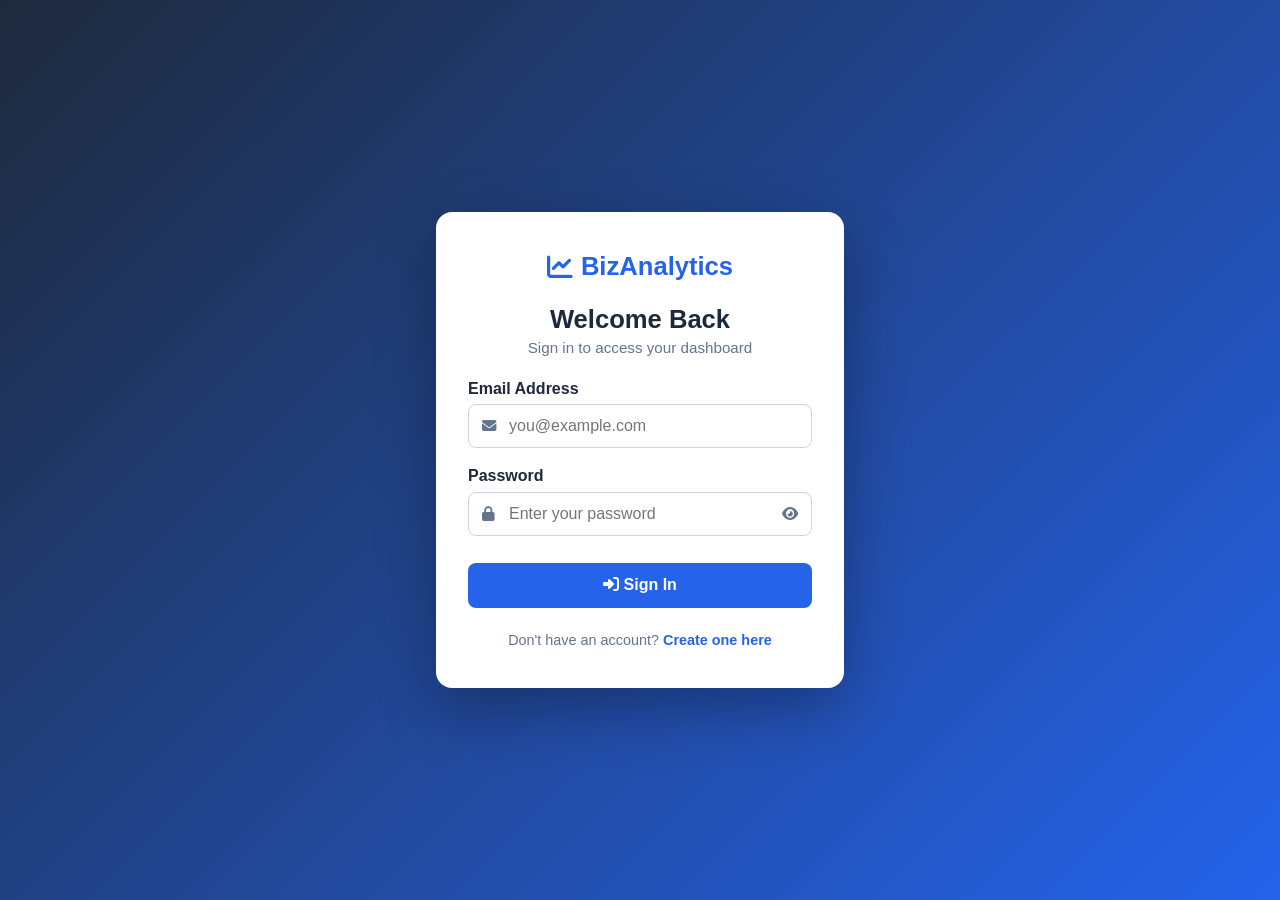
==== commit 86c4e087: "Added login and signup with session authentication" ====
--- a/frontend/advisory.html
+++ b/frontend/advisory.html
@@ -111,6 +111,7 @@
     </footer>
 
     <!-- Chatbot logic -->
+    <script src="js/auth.js"></script>
     <script src="js/advisory.js"></script>
 </body>
 </html>
--- a/frontend/css/style.css
+++ b/frontend/css/style.css
@@ -598,4 +598,175 @@
 @keyframes spin {
     0%   { transform: rotate(0deg);   }
     100% { transform: rotate(360deg); }
-}+}
+/* ── Auth Pages (Login & Signup) ────────────────────────────
+   Gradient background and centered card for auth pages.   */
+
+/* Full page gradient background for login and signup */
+.auth-body {
+    min-height: 100vh;
+    background: linear-gradient(135deg, var(--dark), var(--primary));
+    display: flex;
+    align-items: center;
+    justify-content: center;
+}
+
+/* Centered wrapper for the auth card */
+.auth-wrapper {
+    width: 100%;
+    max-width: 440px;
+    padding: 1rem;
+}
+
+/* White card containing the form */
+.auth-card {
+    background: var(--white);
+    border-radius: 16px;
+    padding: 2.5rem 2rem;
+    box-shadow: 0 20px 60px rgba(0, 0, 0, 0.3);
+}
+
+/* Brand logo at top of auth card */
+.auth-brand {
+    display: flex;
+    align-items: center;
+    justify-content: center;
+    gap: 0.5rem;
+    font-size: 1.6rem;
+    font-weight: 700;
+    color: var(--primary);
+    margin-bottom: 1.5rem;
+}
+
+.auth-title {
+    text-align: center;
+    font-size: 1.6rem;
+    color: var(--dark);
+    margin-bottom: 0.3rem;
+}
+
+.auth-subtitle {
+    text-align: center;
+    color: var(--gray);
+    margin-bottom: 1.5rem;
+    font-size: 0.95rem;
+}
+
+/* Error message box */
+.auth-error {
+    background: #fef2f2;
+    border: 1px solid #fecaca;
+    border-radius: 8px;
+    padding: 0.75rem 1rem;
+    margin-bottom: 1rem;
+    color: var(--danger);
+    font-size: 0.9rem;
+    display: flex;
+    align-items: center;
+    gap: 0.5rem;
+}
+
+/* Success message box */
+.auth-success {
+    background: #f0fdf4;
+    border: 1px solid #bbf7d0;
+    border-radius: 8px;
+    padding: 0.75rem 1rem;
+    margin-bottom: 1rem;
+    color: var(--secondary);
+    font-size: 0.9rem;
+    display: flex;
+    align-items: center;
+    gap: 0.5rem;
+}
+
+/* Input field wrapper with icon inside */
+.input-icon-wrapper {
+    position: relative;
+}
+
+/* Icon on the left inside the input */
+.input-icon {
+    position: absolute;
+    left: 0.9rem;
+    top: 50%;
+    transform: translateY(-50%);
+    color: var(--gray);
+    font-size: 0.9rem;
+}
+
+/* Shift input text right to make room for icon */
+.input-icon-wrapper input {
+    padding-left: 2.5rem !important;
+    padding-right: 2.5rem !important;
+}
+
+/* Eye icon to toggle password visibility */
+.toggle-password {
+    position: absolute;
+    right: 0.9rem;
+    top: 50%;
+    transform: translateY(-50%);
+    color: var(--gray);
+    cursor: pointer;
+    font-size: 0.9rem;
+}
+
+.toggle-password:hover { color: var(--primary); }
+
+/* Full-width auth submit button */
+.auth-btn {
+    width: 100%;
+    padding: 0.85rem;
+    font-size: 1rem;
+    margin-top: 0.5rem;
+    text-align: center;
+}
+
+/* Link to switch between login and signup */
+.auth-switch {
+    text-align: center;
+    margin-top: 1.5rem;
+    color: var(--gray);
+    font-size: 0.9rem;
+}
+
+.auth-switch a {
+    color: var(--primary);
+    text-decoration: none;
+    font-weight: 600;
+}
+
+.auth-switch a:hover { text-decoration: underline; }
+
+/* ── Navbar User Display ─────────────────────────────────────
+   Shows logged-in username and logout button in navbar.   */
+.nav-user {
+    display: flex;
+    align-items: center;
+    gap: 0.75rem;
+    margin-left: 1.5rem;
+}
+
+/* Username with person icon */
+.nav-username {
+    color: #94a3b8;
+    font-size: 0.9rem;
+    display: flex;
+    align-items: center;
+    gap: 0.35rem;
+}
+
+/* Logout button in navbar */
+.nav-logout-btn {
+    background: var(--danger);
+    color: var(--white);
+    border: none;
+    border-radius: 6px;
+    padding: 0.4rem 0.85rem;
+    font-size: 0.85rem;
+    cursor: pointer;
+    transition: background 0.2s;
+}
+
+.nav-logout-btn:hover { background: #dc2626; }
